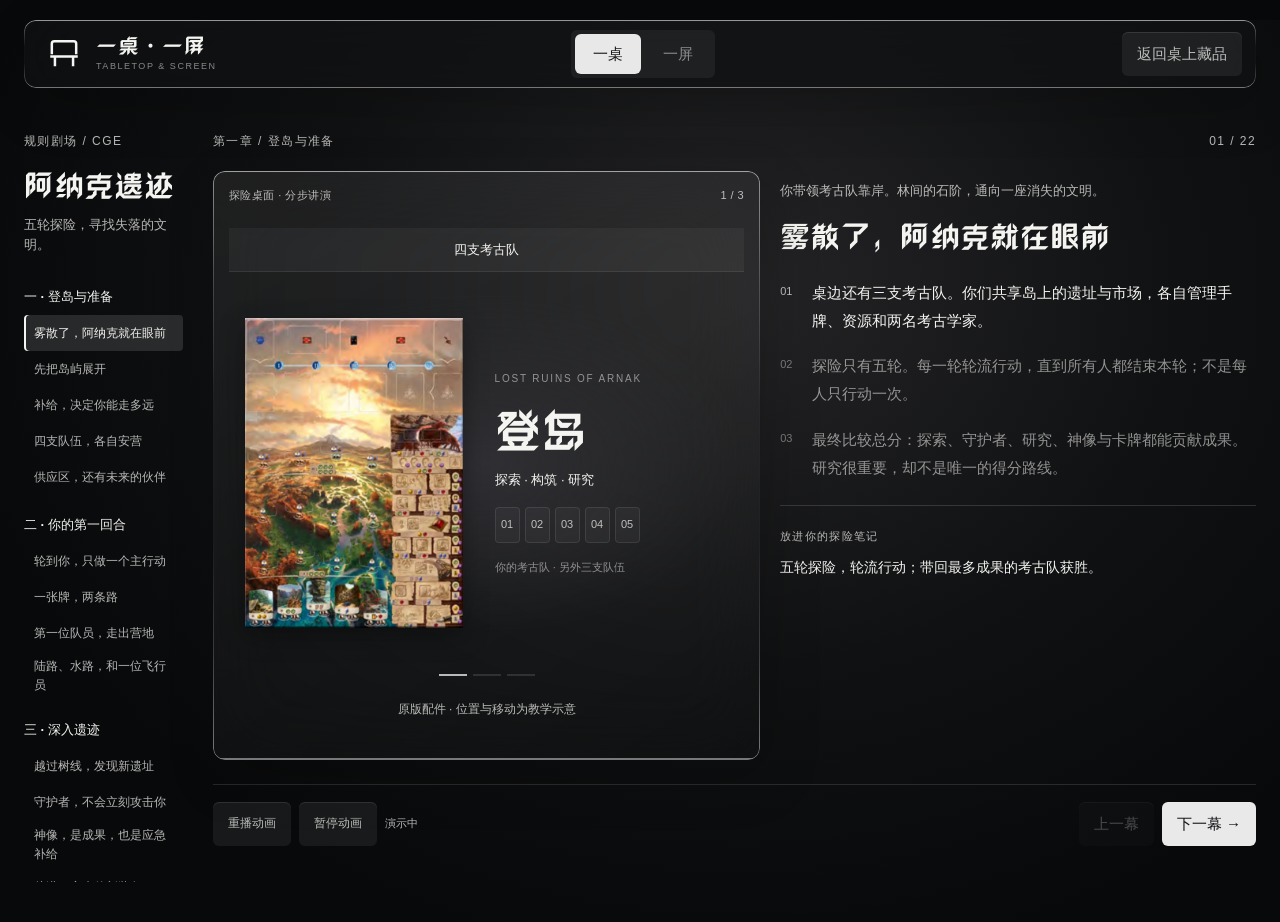
==== arnak.html @ eb8cd07f "feat: add Arnak base-game rule theater" ====
<!doctype html>
<html lang="zh-CN">
<head>
  <meta charset="utf-8">
  <link rel="preload" href="assets/FZZhuoYTJW_Te.TTF" as="font" type="font/ttf" crossorigin>
  <script src="js/font-ready.js"></script>
  <meta name="viewport" content="width=device-width, initial-scale=1">
  <meta name="theme-color" content="#08090a">
  <title>阿纳克遗迹 · 规则剧场 · 一桌·一屏</title>
  <link rel="icon" type="image/svg+xml" href="assets/favicon.svg">
  <link rel="manifest" href="manifest.webmanifest">
  <link rel="stylesheet" href="css/styles.css">
  <link rel="stylesheet" href="css/modern-art.css">
  <link rel="stylesheet" href="css/arnak.css">
  <script type="module" src="js/pwa.js"></script>
</head>
<body class="theater-page arnak-page">
  <a class="theater-skip" href="#lessonTitle">跳至讲解</a>
  <header class="app-nav liquid-strong">
    <a class="brand-lockup" href="index.html"><img class="brand-mark" src="assets/brand-mark.svg" width="40" height="40" alt=""><span><b>一桌·一屏</b><small>Tabletop &amp; Screen</small></span></a>
    <nav class="section-nav" aria-label="收藏版块"><a class="is-active" href="tabletop.html">一桌</a><a href="screen.html">一屏</a></nav>
    <div class="nav-actions"><a class="secondary-button" href="tabletop.html">返回桌上藏品</a></div>
  </header>
  <main class="theater-shell">
    <aside class="theater-index">
      <p class="theater-eyebrow">规则剧场 / CGE</p>
      <h1>阿纳克遗迹</h1>
      <p class="theater-subtitle">五轮探险，寻找失落的文明。</p>
      <nav id="chapterNav" aria-label="教学章节"></nav>
      <div class="theater-source"><span>基础版 · 鸟神庙 · 四人局</span><a href="https://filemanager.czechgames.com/storage/files/lost-ruins-of-arnak/rules/lost-ruins-of-arnak-rules-zh-s.pdf" target="_blank" rel="noopener">CGE 官方中文规则书 ↗</a><small>依据 CGE 基础版规则整理。原版配件图节选自官方规则书，版权归原权利人。动画中的位置与流程为教学示意，不是一局完整游戏。</small></div>
    </aside>
    <section id="lesson" class="theater-lesson" aria-labelledby="lessonTitle">
      <div class="theater-heading"><span id="chapterLabel"></span><span id="sceneCount"></span></div>
      <div class="theater-body">
        <figure class="auction-stage expedition-stage liquid-strong"><div class="stage-topline"><span id="stageLabel"></span><span id="stageStatus"></span></div><div id="stageVisual" class="stage-visual"></div><figcaption id="stageCaption"></figcaption></figure>
        <article class="lesson-copy"><p id="scenePrelude" class="lesson-prelude"></p><h2 id="lessonTitle" tabindex="-1"></h2><div id="sceneText"></div><div class="lesson-takeaway"><span>放进你的探险笔记</span><p id="takeaway"></p></div><button id="relatedDetail" class="ghost-button" type="button">查看相关细节 ↗</button></article>
      </div>
      <footer class="theater-controls"><div class="animation-controls"><button id="replay" class="ghost-button" type="button">重播动画</button><button id="pause" class="ghost-button" type="button">暂停动画</button><span id="animationStatus" aria-live="polite"></span></div><div class="scene-controls"><button id="previous" class="secondary-button" type="button">上一幕</button><button id="next" class="primary-button" type="button">下一幕 →</button></div></footer>
    </section>
    <section id="detailPanel" class="theater-details liquid-strong" hidden aria-labelledby="detailTitle"><p class="theater-eyebrow">第六章 / 随时查阅</p><h2 id="detailTitle" tabindex="-1">探险笔记</h2><p>容易混淆的边界、图标与蛇神庙差异，都放在这里。</p><div id="detailList"></div><button id="returnLesson" class="primary-button" type="button">返回讲解 →</button></section>
  </main>
  <div class="wide-window-notice" role="status">请使用宽度至少 1024px 的桌面浏览器打开。</div>
  <script type="module" src="js/arnak.js"></script>
</body>
</html>
---- css/styles.css ----
@font-face {
  font-family: "ZhuoYi";
  src: url("../assets/FZZhuoYTJW_Te.TTF") format("truetype");
  font-display: block;
}

:root {
  color-scheme: dark;
  --ink: #f4f4f1;
  --ink-2: rgba(244, 244, 241, .74);
  --ink-3: rgba(244, 244, 241, .53);
  --ground: #08090a;
  --panel: rgba(15, 16, 18, .62);
  --glass: rgba(255, 255, 255, .035);
  --glass-heavy: rgba(17, 18, 20, .68);
  --line: rgba(255, 255, 255, .16);
  --danger: #8f3f42;
  --danger-soft: rgba(143, 63, 66, .16);
  --ease: cubic-bezier(.22, 1, .36, 1);
  --brand: "ZhuoYi", "FZShuTi", "STKaiti", serif;
  --body: "Microsoft YaHei UI", "Noto Sans CJK SC", "Microsoft YaHei", sans-serif;
  font-family: var(--body);
  font-synthesis: none;
}

* { box-sizing: border-box; }
.brand-font-loading body { visibility: hidden; }
html { min-width: 1024px; scroll-behavior: smooth; background: var(--ground); }
body {
  min-width: 1024px;
  min-height: 100vh;
  margin: 0;
  color: var(--ink);
  background: var(--ground);
  font-size: 15px;
  line-height: 1.55;
  overflow-x: hidden;
}
button, input, select, textarea { font: inherit; color: inherit; }
button, a, select, input[type="file"] { -webkit-tap-highlight-color: transparent; }
button, a, select, .file-action { cursor: pointer; }
button { border: 0; }
a { color: inherit; text-decoration: none; }
svg { display: block; width: 18px; height: 18px; flex-shrink: 0; fill: none; stroke: currentColor; stroke-width: 2; stroke-linecap: square; stroke-linejoin: miter; }
img { display: block; max-width: 100%; }
h1, h2, h3, p { margin-top: 0; }
h1, h2, h3 { text-wrap: balance; }
:focus-visible { outline: 3px solid rgba(255, 255, 255, .88); outline-offset: 3px; }
::selection { color: #0b0b0c; background: rgba(255, 255, 255, .9); }
.sr-only { position: absolute; width: 1px; height: 1px; padding: 0; margin: -1px; overflow: hidden; clip: rect(0,0,0,0); white-space: nowrap; }
[hidden] { display: none !important; }

.ambient,
.ambient-cover {
  position: fixed;
  inset: 0;
  z-index: -3;
  pointer-events: none;
}
.ambient {
  overflow: hidden;
  background:
    radial-gradient(ellipse 56% 43% at 78% 10%, rgba(255,255,255,.13), transparent 70%),
    radial-gradient(ellipse 43% 36% at 5% 67%, rgba(255,255,255,.09), transparent 72%),
    radial-gradient(ellipse 40% 38% at 67% 95%, rgba(255,255,255,.055), transparent 74%),
    linear-gradient(155deg, #15171a 0%, #08090a 44%, #0c0d0f 100%);
}
.ambient::before,
.ambient::after {
  content: "";
  position: absolute;
  width: 55vw;
  aspect-ratio: 1;
  border-radius: 50%;
  filter: blur(100px);
  opacity: .16;
  animation: ambientDrift 18s var(--ease) infinite alternate;
}
.ambient::before { top: -24vw; right: -6vw; background: white; }
.ambient::after { bottom: -35vw; left: -13vw; background: #92969a; animation-delay: -9s; }
.ambient-cover {
  z-index: -2;
  background-position: center;
  background-size: cover;
  filter: grayscale(1) blur(48px) brightness(.25) contrast(1.08);
  transform: scale(1.12);
  opacity: 0;
  transition: opacity .48s var(--ease), transform .7s var(--ease);
}
.ambient-cover.is-visible { opacity: .72; transform: scale(1.07); }
.ambient--screen { background: radial-gradient(circle at 50% 45%, #24272b 0, #0d0f11 33%, #08090a 72%); }
.ambient--home { background: radial-gradient(ellipse 62% 70% at 30% 20%, #282b2f 0, #0f1113 42%, #08090a 78%); }

@keyframes ambientDrift {
  to { transform: translate3d(4vw, 3vw, 0) scale(1.08); }
}

.liquid,
.liquid-strong {
  position: relative;
  overflow: hidden;
  background: var(--glass);
  background-blend-mode: luminosity;
  backdrop-filter: blur(8px) saturate(.75);
  box-shadow: inset 0 1px 1px rgba(255,255,255,.11), 0 20px 55px rgba(0,0,0,.14);
}
.liquid-strong {
  background: var(--glass-heavy);
  backdrop-filter: blur(38px) saturate(.72);
  box-shadow: 8px 18px 54px rgba(0,0,0,.18), inset 0 1px 1px rgba(255,255,255,.16);
}
.liquid::before,
.liquid-strong::before {
  content: "";
  position: absolute;
  z-index: 1;
  inset: 0;
  padding: 1.2px;
  border-radius: inherit;
  pointer-events: none;
  background: linear-gradient(180deg, rgba(255,255,255,.43), rgba(255,255,255,.13) 21%, transparent 42%, transparent 61%, rgba(255,255,255,.12) 81%, rgba(255,255,255,.34));
  mask: linear-gradient(#000 0 0) content-box, linear-gradient(#000 0 0);
  mask-composite: exclude;
}
.liquid-strong::before { background: linear-gradient(180deg, rgba(255,255,255,.5), rgba(255,255,255,.18) 19%, transparent 40%, transparent 62%, rgba(255,255,255,.17) 82%, rgba(255,255,255,.44)); }
.liquid > *,
.liquid-strong > * { position: relative; z-index: 2; }

.brand-lockup { display: inline-flex; align-items: center; gap: 12px; min-width: 190px; }
.brand-lockup > span:last-child { display: grid; }
.brand-lockup b { font-family: var(--brand); font-size: 21px; font-weight: 500; line-height: 1.05; letter-spacing: .05em; }
.brand-lockup small { margin-top: 4px; color: var(--ink-3); font-size: 9px; letter-spacing: .17em; text-transform: uppercase; }
.brand-mark { display: block; width: 40px; height: 40px; flex: 0 0 40px; object-fit: contain; }

/* Screen collection: the letter grade leads; every information row shares the left edge. */
.screen-card .cover-frame { aspect-ratio: 460 / 215; }
.screen-card .cover-frame__image { padding: 0; filter: none; }
.screen-card .game-card__body { height: 135px; grid-template-rows: 40px 23px 22px; gap: 10px; }
.screen-card__summary { display: flex; align-items: center; gap: 10px; }
.screen-card .grade-badge { flex: 0 0 auto; min-width: 25px; width: auto; height: 23px; padding: 0 5px; border-radius: 4px; font-size: 13px; }
.screen-card .progress-label { font-size: 11px; gap: 6px; }
.screen-card .progress-dot { width: 4px; height: 4px; }
.grade-badge { display: inline-flex; align-items: center; justify-content: center; flex: 0 0 44px; width: 44px; height: 44px; border-radius: 6px; font-size: 25px; font-weight: 700; line-height: 1; letter-spacing: -.04em; color: #171717; background: #eee; box-shadow: inset 0 1px rgba(255,255,255,.3); }
.grade-1 { background: #d8d8d8; }
.grade-2 { background: #bdbdbd; }
.grade-3 { background: #aaa; }
.grade-4 { background: #929292; color: #080808; }
.grade-empty { color: var(--ink-3); background: rgba(255,255,255,.07); }
.progress-label { display: inline-flex; align-items: center; gap: 7px; color: var(--ink-2); font-size: 12px; font-weight: 600; }
.progress-dot { width: 6px; height: 6px; border-radius: 50%; background: #aaa; }
.progress-0 { background: #f4f4f4; }.progress-3 { background: #626262; }
.screen-card__tags .theme-overflow { flex-shrink: 0; }
.screen-stage { animation: screenStageEnter .36s var(--ease) both; }
@keyframes screenStageEnter { from { opacity: 0; clip-path: inset(0 0 20% 0 round 34px); } to { opacity: 1; clip-path: inset(0 round 34px); } }
.screen-stage__rating { display: flex; align-items: center; gap: 18px; margin: 28px 0; }
.grade-badge--large { width: 72px; height: 72px; flex-basis: 72px; border-radius: 10px; font-size: 42px; }
.screen-stage__label { color: var(--ink-3); font-size: 12px; }.screen-stage__rating p { margin: 5px 0 0; font-size: 20px; }
.screen-stage .stage-title { min-width: 0; }.screen-stage .stage-title h2 { overflow-wrap: anywhere; }
.screen-stage .stage-title p { overflow-wrap: anywhere; }.screen-stage .stage-actions { flex-shrink: 0; }
.screen-stage .stage-content { min-width: 0; }.screen-stage .editor-field small { color: var(--ink-3); font-size: 11px; }
.theme-suggestions:has(.option-grid:empty) { display: none; }
.screen-collection-page .drawer:not(.is-open) { visibility: hidden; }

.app-nav {
  position: sticky;
  z-index: 80;
  top: 20px;
  width: calc(100% - 48px);
  height: 68px;
  margin: 20px 24px 0;
  padding: 0 14px 0 20px;
  border-radius: 12px;
  display: grid;
  grid-template-columns: 1fr auto 1fr;
  align-items: center;
}
.section-nav { display: flex; gap: 4px; padding: 4px; border-radius: 6px; background: rgba(255,255,255,.055); }
.section-nav a { min-width: 66px; padding: 8px 14px; border-radius: 6px; color: var(--ink-3); text-align: center; transition: background .2s, color .2s; }
.section-nav a:hover { color: var(--ink); }
.section-nav a.is-active { color: #111214; background: rgba(255,255,255,.9); }
.nav-actions { justify-self: end; display: flex; align-items: center; gap: 8px; }
.icon-text-button,
.toolbar-button,
.square-button,
.ghost-button,
.secondary-button,
.primary-button,
.danger-button,
.mode-switch button {
  min-height: 44px;
  border-radius: 6px;
  display: inline-flex;
  align-items: center;
  justify-content: center;
  gap: 8px;
  padding: 0 15px;
  color: var(--ink-2);
  background: rgba(255,255,255,.065);
  box-shadow: inset 0 1px rgba(255,255,255,.1);
  transition: transform .2s var(--ease), background .2s, color .2s, opacity .2s;
}
.icon-text-button:hover,
.toolbar-button:hover,
.square-button:hover,
.ghost-button:hover,
.secondary-button:hover { color: var(--ink); background: rgba(255,255,255,.11); transform: translateY(-1px); }
.square-button { width: 44px; padding: 0; flex: 0 0 44px; }
.primary-button { color: #111214; background: rgba(255,255,255,.91); font-weight: 600; }
.primary-button:hover { background: white; transform: translateY(-1px); }
.danger-button { color: #fff; background: var(--danger); }
.danger-button:hover { background: #a34a4e; }
.mode-switch { display: flex; padding: 4px; border-radius: 6px; background: rgba(0,0,0,.22); }
.mode-switch button { min-height: 36px; padding: 0 13px; color: var(--ink-3); background: transparent; box-shadow: none; }
.mode-switch button.is-active { color: #111214; background: rgba(255,255,255,.91); }
.edit-only[hidden] { display: none; }

.collection-shell { width: min(1800px, calc(100% - 48px)); margin: 0 auto; padding: 54px 0 100px; }
.collection-intro { display: flex; justify-content: space-between; align-items: flex-end; padding: 0 8px 24px; }
.collection-intro h1 { margin-bottom: 2px; font-family: var(--brand); font-size: clamp(54px, 5vw, 78px); font-weight: 500; line-height: .95; letter-spacing: -.02em; }
.collection-intro p { margin: 0; color: var(--ink-3); font-variant-numeric: tabular-nums; }
.view-toolbar {
  position: sticky;
  z-index: 60;
  top: 100px;
  min-height: 64px;
  padding: 10px;
  border-radius: 12px;
  display: flex;
  align-items: center;
  gap: 8px;
}
.search-field { flex: 1 1 380px; min-width: 260px; height: 44px; display: flex; align-items: center; gap: 10px; padding: 0 13px; border-radius: 6px; background: rgba(0,0,0,.22); }
.search-field svg { color: var(--ink-3); }
.search-field input { width: 100%; border: 0; outline: 0; color: var(--ink); background: transparent; }
.search-field input::placeholder { color: rgba(244,244,241,.48); }
.compact-field { height: 44px; min-width: 150px; padding: 0 8px 0 13px; display: flex; align-items: center; gap: 7px; border-radius: 6px; background: rgba(0,0,0,.2); }
.compact-field span { color: var(--ink-3); font-size: 12px; white-space: nowrap; }
.compact-field select { min-width: 100px; border: 0; outline: 0; color: var(--ink); background: #191a1c; }
.count-dot { min-width: 20px; height: 20px; padding: 0 5px; display: inline-grid; place-items: center; border-radius: 6px; color: #111; background: #f1f1ee; font-size: 11px; font-variant-numeric: tabular-nums; }
.active-filters { min-height: 18px; margin: 12px 4px 16px; display: flex; flex-wrap: wrap; gap: 8px; }
.filter-chip { min-height: 34px; padding: 0 10px; display: inline-flex; align-items: center; gap: 7px; border-radius: 6px; color: var(--ink-2); background: rgba(255,255,255,.065); }
.filter-chip button { width: 24px; height: 24px; padding: 0; color: var(--ink-3); background: transparent; }

.collection { display: grid; gap: 48px; }
.group { scroll-margin-top: 178px; }
.group-head { min-height: 48px; padding: 0 6px 12px; display: flex; align-items: center; justify-content: space-between; }
.group-title { display: flex; align-items: baseline; gap: 10px; }
.group-title h2 { margin: 0; font-family: var(--brand); font-size: 30px; font-weight: 500; letter-spacing: .025em; }
.group-title span { color: var(--ink-3); font-size: 12px; font-variant-numeric: tabular-nums; }
.group-toggle { width: 40px; height: 40px; padding: 0; display: inline-grid; place-items: center; border-radius: 4px; color: var(--ink-3); background: rgba(255,255,255,.045); transition: transform .25s var(--ease), color .2s, background .2s; }
.group-toggle:hover { color: var(--ink); background: rgba(255,255,255,.09); }
.group.is-collapsed .group-toggle { transform: rotate(-90deg); }
.card-size-field { min-width: 94px; }
.card-size-field select { min-width: 42px; }
.collection { --card-scale: 1; }
.game-grid { display: grid; grid-template-columns: repeat(auto-fill, minmax(calc(320px * var(--card-scale)), 1fr)); gap: 18px; align-items: stretch; }
.game-grid > .game-card { width: 320px; zoom: var(--card-scale); }
.group.is-collapsed .game-grid { display: none; }

.game-card {
  position: relative;
  min-width: 0;
  border-radius: 12px;
  overflow: hidden;
  color: var(--ink);
  background: rgba(15,16,18,.44);
  box-shadow: 0 16px 45px rgba(0,0,0,.22), inset 0 1px rgba(255,255,255,.13);
  isolation: isolate;
  transition: transform .24s var(--ease), box-shadow .24s, opacity .2s;
}
.game-card::before {
  content: "";
  position: absolute;
  z-index: 4;
  inset: 0;
  padding: 1px;
  border-radius: inherit;
  pointer-events: none;
  background: linear-gradient(180deg, rgba(255,255,255,.4), rgba(255,255,255,.1) 22%, transparent 48%, rgba(255,255,255,.14));
  mask: linear-gradient(#000 0 0) content-box, linear-gradient(#000 0 0);
  mask-composite: exclude;
}
.game-card:hover { transform: translateY(-5px); box-shadow: 0 26px 58px rgba(0,0,0,.32), inset 0 1px rgba(255,255,255,.19); }
.game-card__button { display: grid; grid-template-rows: auto 1fr; width: 100%; height: 100%; padding: 0; color: inherit; text-align: left; background: transparent; }
.cover-frame { position: relative; aspect-ratio: 4 / 4.6; overflow: hidden; background: #151618; }
.cover-frame__blur { position: absolute; inset: -18px; background-position: center; background-size: cover; filter: blur(24px) brightness(.48) saturate(.88); transform: scale(1.12); opacity: .84; }
.cover-frame__image { position: absolute; inset: 0; width: 100%; height: 100%; padding: 13px; object-fit: contain; filter: drop-shadow(0 14px 22px rgba(0,0,0,.4)); }
.cover-placeholder { position: absolute; inset: 0; display: grid; place-items: center; color: var(--ink-3); background: radial-gradient(circle at 50% 40%, #2b2d30, #131416 64%); }
.cover-placeholder svg { width: 44px; height: 44px; stroke-width: 1; }
.game-card__body { position: relative; z-index: 3; height: 160px; padding: 14px 16px 16px; display: grid; grid-template-rows: 40px 20px 18px 22px; gap: 10px; text-align: left; background: rgba(17,18,20,.84); backdrop-filter: blur(20px); box-shadow: inset 0 1px rgba(255,255,255,.08); }
.game-card__title { margin: 0; align-self: center; display: -webkit-box; overflow: hidden; font-family: var(--brand); font-size: 22px; font-weight: 500; line-height: 1.16; overflow-wrap: anywhere; -webkit-box-orient: vertical; -webkit-line-clamp: 2; }
.game-card__title.is-long { font-size: 18px; line-height: 1.2; }
.game-card__title.is-very-long { font-size: 13px; line-height: 1.2; -webkit-line-clamp: 3; }
.rating-pair { display: flex; align-items: center; gap: 16px; }
.rating-pair--empty { visibility: hidden; }
.rating-readout { display: flex; align-items: center; justify-content: flex-start; gap: 7px; min-width: 0; color: var(--ink); font-variant-numeric: tabular-nums; }
.rating-bar { width: 61px; min-width: 24px; height: 4px; overflow: hidden; border-radius: 2px; background: rgba(255,255,255,.12); }
.rating-bar > span { display: block; height: 100%; border-radius: inherit; background: #dededb; }
.rating-icon { display: grid; place-items: center; width: 14px; height: 14px; flex: 0 0 14px; color: var(--ink); }
.rating-icon svg { width: 14px; height: 14px; }
.rating-number { min-width: 4.2ch; font-size: 12px; font-weight: 600; line-height: 1; text-align: left; font-variant-numeric: tabular-nums; }
.rating-readout.is-empty .rating-number, .rating-readout.is-empty .rating-icon { color: var(--ink-3); }
.card-status { display: flex; align-items: center; gap: 14px; }
.card-status span { height: 18px; display: inline-flex; align-items: center; justify-content: flex-start; gap: 5px; color: var(--ink-2); font-size: 11px; font-weight: 600; line-height: 1; white-space: nowrap; }
.card-status svg { width: 14px; height: 14px; flex: 0 0 14px; }
.game-tags { min-height: 25px; margin-top: 13px; display: flex; flex-wrap: wrap; align-items: flex-start; gap: 5px; }
.game-tags--card { height: 22px; min-height: 22px; margin-top: 0; display: flex; flex-wrap: nowrap; align-items: center; gap: 5px; min-width: 0; overflow: hidden; }
.game-tags--card .game-tag { min-width: 0; min-height: 22px; height: 22px; overflow: hidden; white-space: nowrap; text-overflow: ellipsis; display: block; line-height: 22px; text-align: center; padding: 0 7px; border-radius: 4px; }
.game-tag { min-height: 24px; padding: 0 8px; border-radius: 6px; display: inline-flex; align-items: center; justify-content: center; color: var(--ink-2); background: rgba(255,255,255,.075); font-size: 10px; font-weight: 600; line-height: 1; }
.game-tag--school { color: #111214; background: rgba(255,255,255,.82); }

.game-stage {
  grid-column: 1 / -1;
  position: relative;
  scroll-margin-top: 176px;
  border-radius: 16px;
  padding: 18px;
  background: rgba(13,14,16,.7);
  backdrop-filter: blur(38px) saturate(.72);
  box-shadow: 0 34px 90px rgba(0,0,0,.38), inset 0 1px rgba(255,255,255,.18);
  overflow: hidden;
  animation: stageEnter .48s var(--ease) both;
}
.game-stage::before { content: ""; position: absolute; inset: 0; padding: 1.3px; border-radius: inherit; pointer-events: none; background: linear-gradient(150deg, rgba(255,255,255,.52), rgba(255,255,255,.1) 28%, transparent 53%, rgba(255,255,255,.22)); mask: linear-gradient(#000 0 0) content-box, linear-gradient(#000 0 0); mask-composite: exclude; }
.stage-grid { position: relative; z-index: 2; display: grid; grid-template-columns: minmax(320px, 38%) 1fr; gap: 24px; }
.stage-cover { min-height: 560px; border-radius: 12px; overflow: hidden; }
.stage-cover .cover-frame { height: 100%; aspect-ratio: auto; border-radius: inherit; }
.stage-cover .cover-frame__image { padding: 24px; }
.stage-content { min-width: 0; padding: 16px 16px 6px 0; display: flex; flex-direction: column; }
.stage-head { display: flex; justify-content: space-between; gap: 20px; align-items: flex-start; }
.stage-title h2 { margin-bottom: 4px; font-family: var(--brand); font-size: clamp(38px, 4vw, 64px); font-weight: 500; line-height: 1; letter-spacing: -.025em; }
.stage-title p { margin: 0; color: var(--ink-3); }
.stage-actions { display: flex; gap: 8px; }
.stage-rating { margin: 26px 0; display: flex; gap: 20px; }
.stage-rating .rating-readout { gap: 10px; }
.stage-rating .rating-bar { width: 80px; }
.stage-rating .rating-number { font-size: 18px; }
.fact-grid { display: grid; grid-template-columns: repeat(4, minmax(0, 1fr)); gap: 8px; }
.fact { min-height: 78px; padding: 13px; border-radius: 8px; background: rgba(255,255,255,.045); box-shadow: inset 0 1px rgba(255,255,255,.08); }
.fact span { display: block; margin-bottom: 5px; color: var(--ink-3); font-size: 11px; }
.fact strong { font-weight: 500; font-variant-numeric: tabular-nums; overflow-wrap: anywhere; }
.stage-section { margin-top: 24px; }
.stage-section h3 { margin-bottom: 9px; color: var(--ink-2); font-size: 12px; font-weight: 500; letter-spacing: .08em; }
.stage-notes { max-width: 74ch; margin: 0; color: var(--ink-2); white-space: pre-wrap; }
.expansion-section { position: relative; z-index: 2; margin-top: 18px; padding: 18px; border-radius: 12px; background: rgba(255,255,255,.035); }
.expansion-head { display: flex; align-items: center; justify-content: space-between; margin-bottom: 12px; }
.expansion-head h3 { margin: 0; font-family: var(--brand); font-size: 24px; font-weight: 500; }
.expansion-grid { display: grid; grid-template-columns: repeat(auto-fill, minmax(150px, 1fr)); gap: 10px; }
.expansion-card { min-width: 0; padding: 8px; border-radius: 8px; color: var(--ink); text-align: left; background: rgba(0,0,0,.18); transition: background .2s, transform .2s var(--ease); }
.expansion-card:hover { background: rgba(255,255,255,.07); transform: translateY(-2px); }
.expansion-card img { width: 100%; aspect-ratio: 1.25; object-fit: contain; border-radius: 4px; background: rgba(0,0,0,.2); }
.expansion-card strong { display: block; margin-top: 7px; font-family: var(--brand); font-size: 17px; font-weight: 500; }
.expansion-detail { grid-column: 1 / -1; padding: 16px; border-radius: 10px; display: grid; grid-template-columns: 180px 1fr; gap: 18px; background: rgba(0,0,0,.22); animation: reveal .3s var(--ease) both; }
.expansion-detail img { width: 100%; height: 170px; object-fit: contain; }

.empty-collection { min-height: 430px; padding: 48px; border-radius: 16px; display: grid; place-items: center; text-align: center; background: rgba(255,255,255,.025); box-shadow: inset 0 1px rgba(255,255,255,.12); }
.empty-object { position: relative; width: 180px; height: 150px; margin: 0 auto 30px; }
.empty-object span { position: absolute; width: 92px; height: 125px; border-radius: 6px; background: linear-gradient(145deg, rgba(255,255,255,.15), rgba(255,255,255,.025)); box-shadow: inset 0 1px rgba(255,255,255,.2), 0 18px 34px rgba(0,0,0,.25); }
.empty-object span:nth-child(1) { left: 16px; top: 18px; transform: rotate(-8deg); }
.empty-object span:nth-child(2) { right: 18px; top: 8px; transform: rotate(9deg); }
.empty-object span:nth-child(3) { left: 48px; top: 0; }
.empty-collection h2 { margin-bottom: 8px; font-family: var(--brand); font-size: 36px; font-weight: 500; }
.empty-collection p { max-width: 42ch; margin-bottom: 20px; color: var(--ink-3); }

.drawer {
  position: fixed;
  z-index: 150;
  top: 16px;
  right: 16px;
  bottom: 16px;
  width: min(470px, calc(100% - 32px));
  padding: 24px;
  border-radius: 16px;
  overflow-y: auto;
  transform: translateX(calc(100% + 34px));
  transition: transform .42s var(--ease);
}
.drawer--wide { width: min(620px, calc(100% - 32px)); }
.drawer.is-open { transform: translateX(0); }
.drawer-scrim { position: fixed; z-index: 140; inset: 0; background: rgba(0,0,0,.54); backdrop-filter: blur(6px); }
.drawer-head { display: flex; align-items: flex-start; justify-content: space-between; gap: 20px; margin-bottom: 28px; }
.drawer-head h2 { margin-bottom: 3px; font-family: var(--brand); font-size: 34px; font-weight: 500; }
.drawer-head p, .drawer-note { color: var(--ink-3); font-size: 13px; }
.drawer-actions { position: sticky; bottom: -24px; margin: 28px -24px -24px; padding: 16px 24px 24px; display: flex; justify-content: flex-end; gap: 8px; background: linear-gradient(transparent, #111214 28%); }
.filter-rows { display: grid; gap: 12px; }
.filter-row { padding: 14px; border-radius: 10px; display: grid; grid-template-columns: 1fr 1fr auto; gap: 9px; background: rgba(255,255,255,.045); }
.filter-row label { display: grid; gap: 5px; }
.filter-row label span, .inline-form label span, .app-dialog label span, .editor-field > span { color: var(--ink-3); font-size: 11px; }
.filter-row .filter-value { grid-column: 1 / 3; }
input, select, textarea {
  width: 100%;
  min-height: 44px;
  padding: 9px 11px;
  border: 0;
  border-radius: 6px;
  outline: 0;
  color: var(--ink);
  background: rgba(0,0,0,.24);
  box-shadow: inset 0 0 0 1px rgba(255,255,255,.1);
}
input:focus, select:focus, textarea:focus { box-shadow: inset 0 0 0 1px rgba(255,255,255,.48), 0 0 0 3px rgba(255,255,255,.09); }
textarea { min-height: 110px; resize: vertical; }
.category-tabs { margin-bottom: 16px; display: flex; flex-wrap: wrap; gap: 6px; }
.category-tabs button { min-height: 38px; padding: 0 12px; border-radius: 6px; color: var(--ink-3); background: rgba(255,255,255,.045); }
.category-tabs button[aria-selected="true"] { color: #111; background: rgba(255,255,255,.9); }
.category-list { display: grid; gap: 7px; }
.category-item { min-height: 54px; padding: 7px 8px 7px 13px; border-radius: 6px; display: flex; align-items: center; gap: 9px; background: rgba(255,255,255,.04); }
.category-item[draggable="true"] { cursor: grab; }
.category-item[draggable="true"]:active { cursor: grabbing; }
.category-item__name { flex: 1; }
.category-item__count { color: var(--ink-3); font-size: 11px; }
.category-item button { width: 36px; height: 36px; padding: 0; display: inline-grid; place-items: center; border-radius: 4px; color: var(--ink-3); background: transparent; }
.category-item button:hover { color: var(--ink); background: rgba(255,255,255,.08); }
.inline-form { margin-top: 18px; display: grid; grid-template-columns: 1fr auto; align-items: end; gap: 8px; }
.inline-form label { display: grid; gap: 5px; }
.backup-actions { display: grid; gap: 10px; }
.file-action { min-height: 48px; }
.file-action input { display: none; }

.app-dialog {
  width: min(440px, calc(100% - 40px));
  padding: 24px;
  border: 0;
  border-radius: 16px;
  color: var(--ink);
}
.app-dialog::backdrop { background: rgba(0,0,0,.64); backdrop-filter: blur(8px); }
dialog:modal { position:fixed; inset:0; margin:auto; max-height:calc(100dvh - 48px); overflow-y:auto; }
.app-dialog form { display: grid; gap: 15px; }
.app-dialog label { display: grid; gap: 5px; }
.dialog-head { display: flex; justify-content: space-between; align-items: flex-start; gap: 16px; }
.dialog-head h2 { margin: 0; font-family: var(--brand); font-size: 31px; font-weight: 500; }
.dialog-actions { display: flex; justify-content: flex-end; gap: 8px; }
.form-error { min-height: 20px; margin: 0; color: #e4a7aa; font-size: 13px; }
.toast-region { position: fixed; z-index: 300; right: 24px; bottom: 24px; display: grid; gap: 8px; }
.toast { min-width: 260px; max-width: 420px; padding: 13px 14px; border-radius: 8px; display: flex; align-items: center; justify-content: space-between; gap: 16px; color: var(--ink); background: rgba(23,24,26,.91); backdrop-filter: blur(22px); box-shadow: 0 14px 45px rgba(0,0,0,.36), inset 0 1px rgba(255,255,255,.17); animation: toastIn .3s var(--ease) both; }
.toast button { color: var(--ink); background: transparent; text-decoration: underline; }

.editor-form { display: grid; gap: 18px; }
.editor-grid { display: grid; grid-template-columns: repeat(3, minmax(0, 1fr)); gap: 12px; }
.editor-field { display: grid; gap: 6px; }
.editor-field--wide { grid-column: span 2; }
.editor-field--full { grid-column: 1 / -1; }
.editor-field small { color: var(--ink-3); }
.editor-errors { padding: 12px; border-radius: 6px; color: #e4a7aa; background: var(--danger-soft); }
.option-grid { display: flex; flex-wrap: wrap; gap: 6px; }
.option-chip { min-height: 36px; padding: 0 10px; border-radius: 6px; color: var(--ink-3); background: rgba(255,255,255,.05); }
.option-chip[aria-pressed="true"] { color: #111; background: rgba(255,255,255,.88); }
.image-drop { min-height: 210px; border-radius: 10px; display: grid; place-items: center; text-align: center; background: rgba(0,0,0,.2); box-shadow: inset 0 0 0 1px rgba(255,255,255,.12); }
.image-drop.is-dragging { background: rgba(255,255,255,.1); box-shadow: inset 0 0 0 2px rgba(255,255,255,.6); }
.image-drop img { max-width: 100%; max-height: 260px; object-fit: contain; }
.image-drop input { display: none; }
.stage-savebar { margin-top: auto; padding-top: 24px; display: flex; align-items: center; justify-content: space-between; gap: 12px; }
.save-status { color: var(--ink-3); font-size: 12px; }
.save-actions { display: flex; gap: 8px; }

.home-shell { min-height: 100vh; padding: 28px; display: grid; grid-template-rows: auto 1fr; }
.home-brand { padding: 0 4px 24px; display: flex; align-items: center; justify-content: space-between; gap: 20px; }
.portal-grid { min-height: 0; display: grid; grid-template-columns: repeat(2, minmax(0, 1fr)); gap: 16px; }
.portal { min-height: 660px; padding: 32px; border-radius: 16px; display: flex; flex-direction: column; justify-content: space-between; transition: transform .28s var(--ease), box-shadow .28s; }
.portal:hover { transform: translateY(-4px); box-shadow: 0 38px 90px rgba(0,0,0,.28), inset 0 1px rgba(255,255,255,.2); }
.portal-art { position: absolute; inset: 0; z-index: 0 !important; opacity: .7; }
.portal-art--table { background: radial-gradient(circle at 66% 32%, rgba(255,255,255,.2), transparent 18%), repeating-conic-gradient(from 45deg at 65% 44%, rgba(255,255,255,.06) 0 8deg, transparent 8deg 28deg); mask-image: linear-gradient(to bottom, #000, transparent 78%); }
.portal-art--screen { background: linear-gradient(120deg, transparent 12%, rgba(255,255,255,.08) 12% 13%, transparent 13% 72%, rgba(255,255,255,.05) 72% 73%, transparent 73%), radial-gradient(ellipse at 50% 45%, rgba(255,255,255,.08), transparent 55%); }
.portal-index { align-self: flex-end; color: var(--ink-3); font-size: 10px; letter-spacing: .18em; }
.portal-copy strong { display: block; font-family: var(--brand); font-size: clamp(72px, 8vw, 124px); font-weight: 500; line-height: .88; }
.portal-copy span { display: block; margin-top: 16px; color: var(--ink-3); }
.portal-copy b { color: var(--ink); font-weight: 500; font-variant-numeric: tabular-nums; }
.portal-action { align-self: flex-end; display: flex; align-items: center; gap: 10px; }
.portal-action svg { width: 36px; height: 36px; padding: 9px; border-radius: 4px; background: rgba(255,255,255,.07); transition: transform .2s var(--ease), background .2s; }
.portal:hover .portal-action svg { transform: translateX(3px); background: rgba(255,255,255,.14); }
.filter-chip button { display: inline-grid; place-items: center; }
.view-toolbar .search-field input, .view-toolbar .compact-field select { height: 100%; min-height: 0; padding: 0; border: 0; border-radius: 0; background: transparent; box-shadow: none; }
.view-toolbar .search-field input { min-width: 0; }
.view-toolbar .compact-field select option { background: #191a1c; }
.view-toolbar input:focus-visible, .view-toolbar select:focus-visible { outline: 2px solid var(--ink-2); outline-offset: 3px; }

.screen-empty { min-height: calc(100vh - 108px); padding: 26px 24px 24px; display: grid; place-items: stretch; }
.dormant-screen { border-radius: 16px; padding: 42px; display: grid; place-items: center; text-align: center; }
.dormant-screen h1 { margin-bottom: 8px; font-family: var(--brand); font-size: 116px; font-weight: 500; line-height: .8; }
.dormant-screen p { color: var(--ink-3); letter-spacing: .22em; }
.screen-grain { position: absolute; inset: 0; opacity: .2; background: repeating-linear-gradient(0deg, transparent 0 3px, rgba(255,255,255,.03) 3px 4px); }
.text-link { position: absolute !important; right: 36px; bottom: 32px; display: inline-flex; align-items: center; gap: 8px; color: var(--ink-2); }
.wide-window-notice { display: none; }
.screen-view-switch { display:flex; align-items:center; gap:3px; padding:4px; border-radius:8px; background:rgba(255,255,255,.06); }
.screen-view-switch button { border:0; background:transparent; color:var(--ink-2); border-radius:5px; padding:9px 14px; font:600 13px var(--brand); cursor:pointer; }
.screen-view-switch button.is-active { color:var(--ink); background:rgba(255,255,255,.14); }
.wishlist-panel { padding:36px; border-radius:16px; }
.wishlist-head { display:flex; align-items:flex-end; justify-content:space-between; gap:32px; padding-bottom:28px; box-shadow:0 1px rgba(255,255,255,.12); }
.wishlist-head h2 { font:32px/1.35 var(--brand); margin:0 0 8px; }
.wishlist-head p:last-child { color:var(--ink-2); font-size:13px; margin:0; }
.screen-eyebrow { font-size:11px; letter-spacing:.18em; font-weight:700; color:var(--ink-2); margin:0 0 10px; }
.wishlist-tools { display:flex; align-items:flex-end; gap:8px; }
.wishlist-list { display:flex; flex-direction:column; gap:8px; padding-top:20px; }
.wishlist-row { display:grid; grid-template-columns:minmax(0,1fr) 130px 92px; align-items:center; gap:16px; min-height:62px; padding:10px 14px 10px 18px; border-radius:8px; background:rgba(255,255,255,.045); box-shadow:inset 0 1px rgba(255,255,255,.08); }
.wishlist-row:hover { background:rgba(255,255,255,.08); }
.wishlist-row__name { min-width:0; overflow:hidden; text-overflow:ellipsis; white-space:nowrap; }
.wishlist-row__name strong { font-size:16px; font-weight:600; }
.wishlist-row__price { font-variant-numeric:tabular-nums; font-size:15px; text-align:right; }
.wishlist-row__price.is-empty { color:var(--ink-3); font-size:13px; }
.wishlist-row__actions { display:flex; align-items:center; justify-content:flex-end; gap:5px; }
.wishlist-row--editing { grid-template-columns:minmax(0,1fr) 130px 160px 150px; background:rgba(255,255,255,.09); align-items:end; }
.wishlist-row--editing > label { display:grid; gap:6px; min-width:0; }
.wishlist-row--editing > label > span { color:var(--ink-2); font:11px/1.5 var(--body); }
.wishlist-row--editing input, .wishlist-row--editing select { height:44px; font:15px/1.5 var(--body); }
.wishlist-row--editing input { width:100%; min-width:0; border:1px solid rgba(255,255,255,.2); border-radius:5px; background:rgba(0,0,0,.22); color:var(--ink); padding:10px 11px; }
.wishlist-row--editing select { width:100%; min-width:0; border:1px solid rgba(255,255,255,.2); border-radius:5px; background:#171819; color:var(--ink); padding:10px 11px; }
.wishlist-status-field { display:flex; flex-direction:column; gap:4px; color:var(--ink-2); font-size:11px; }
.wishlist-row__price.is-unreleased { color:var(--ink-2); font-size:13px; letter-spacing:.04em; }
.wishlist-empty { min-height:300px; display:flex; flex-direction:column; align-items:center; justify-content:center; text-align:center; color:var(--ink-2); }
.wishlist-empty h3 { font:28px var(--brand); color:var(--ink); margin:0 0 10px; }
.wishlist-empty p { margin:0 0 22px; }
.priority-play { margin:0 0 24px; padding:22px 26px; border-radius:14px; }
.priority-play__head { display:flex; align-items:center; justify-content:space-between; gap:24px; padding-bottom:16px; box-shadow:0 1px rgba(255,255,255,.11); }
.priority-play__head h2 { font:25px/1.35 var(--brand); margin:0 0 5px; }
.priority-play__head p:last-child { color:var(--ink-2); font-size:12px; margin:0; }
.priority-play__add { display:flex; flex-wrap:nowrap; align-items:center; gap:8px; min-width:0; }
.priority-play__add select { width:320px; max-width:100%; min-width:0; flex:1 1 220px; height:44px; border:1px solid rgba(255,255,255,.16); border-radius:5px; background:#171819; color:var(--ink); padding:10px 11px; }
.priority-play__add button { flex:0 0 auto; white-space:nowrap; height:44px; }
.priority-play__list { display:grid; grid-template-columns:repeat(3,minmax(0,1fr)); gap:10px; padding-top:16px; }
.priority-play__row { display:grid; grid-template-columns:26px 44px minmax(0,1fr) auto; align-items:center; gap:9px; min-width:0; padding:9px 10px; border-radius:8px; background:rgba(255,255,255,.05); }
.priority-play__index { color:var(--ink-3); font:12px var(--brand); font-variant-numeric:tabular-nums; }
.priority-play__cover { width:44px; height:50px; object-fit:cover; border-radius:4px; background:rgba(255,255,255,.08); }
.priority-play__cover--empty { display:grid; place-items:center; color:var(--ink-3); }
.priority-play__cover--empty svg { width:17px; }
.priority-play__row strong { min-width:0; overflow:hidden; text-overflow:ellipsis; white-space:nowrap; font-size:13px; }
.priority-play__actions { display:flex; align-items:center; gap:2px; }
.priority-play__actions .square-button { width:28px; height:28px; }
.priority-play__actions svg { width:14px; height:14px; }
.priority-play__empty { grid-column:1/-1; color:var(--ink-3); font-size:12px; padding:10px 0 2px; }
@media(max-width:1280px){.priority-play__list{grid-template-columns:1fr}.priority-play__head{gap:16px}.priority-play__add{max-width:50%}.priority-play__add select{flex:1}}
@media(max-width:1280px){ .wishlist-panel { padding:28px; } .wishlist-head { align-items:flex-start; flex-direction:column; gap:20px; } }

@keyframes stageEnter {
  from { opacity: 0; transform: translateY(18px) scale(.985); clip-path: inset(18% 8% round 16px); filter: blur(8px); }
  to { opacity: 1; transform: none; clip-path: inset(0 round 16px); filter: none; }
}
@keyframes reveal { from { opacity: 0; transform: translateY(8px); } }
@keyframes toastIn { from { opacity: 0; transform: translateY(10px); } }

@media (max-width: 1180px) {
  .app-nav { grid-template-columns: auto 1fr auto; }
  .section-nav { justify-self: center; }
  .icon-text-button span { display: none; }
  .view-toolbar { flex-wrap: wrap; }
  .search-field { flex-basis: 100%; }
  .fact-grid { grid-template-columns: repeat(2, 1fr); }
  .stage-grid { grid-template-columns: minmax(300px, 36%) 1fr; }
}

@media (max-width: 1023px) {
  body > :not(.wide-window-notice) { display: none !important; }
  .wide-window-notice { position: fixed; inset: 0; display: grid; place-items: center; padding: 30px; color: var(--ink); background: var(--ground); text-align: center; }
}

@media (prefers-reduced-motion: reduce) {
  *, *::before, *::after { scroll-behavior: auto !important; animation: none !important; transition-duration: .01ms !important; }
  .ambient::before, .ambient::after { display: none; }
}
---- css/modern-art.css ----
.theater-page { background-color:var(--ground); background-image:radial-gradient(ellipse at 58% 30%, #242426 0, #101112 42%, var(--ground) 76%); }
.theater-skip { position:fixed; top:8px; left:8px; z-index:100; padding:12px; background:var(--ground); transform:translateY(-150%); }
.theater-skip:focus { transform:none; }
.theater-shell { max-width:1800px; margin:0 auto; padding:44px 40px 40px; display:grid; grid-template-columns:192px minmax(0,1fr); gap:36px; }
.theater-index { align-self:start; position:sticky; top:128px; max-height:calc(100vh - 150px); overflow-y:auto; scrollbar-width:thin; scrollbar-color:#555 transparent; padding-right:6px; }
.theater-eyebrow, .theater-heading { font-size:12px; letter-spacing:.12em; color:var(--ink-2); }
.theater-index h1 { font:42px/1.2 var(--brand); margin:16px 0 12px; }
.theater-subtitle { color:var(--ink-2); font-size:13px; margin-bottom:32px; }
.chapter-group { margin-bottom:20px; }
.chapter-group h2 { font-size:13px; font-weight:600; margin:0 0 8px; }
.chapter-group button { width:100%; text-align:left; background:transparent; color:var(--ink-2); min-height:36px; padding:6px 10px; border-radius:4px; font-size:12px; }
.chapter-group button:hover { background:var(--glass); color:var(--ink); }
.chapter-group button[aria-current] { background:rgba(255,255,255,.12); color:var(--ink); box-shadow:inset 2px 0 var(--ink); }
.theater-source { margin-top:28px; display:grid; gap:10px; font-size:12px; color:var(--ink-2); }
.theater-source a { text-decoration:underline; text-underline-offset:4px; }
.theater-source small { font-size:10px; line-height:1.7; color:var(--ink-3); }
.theater-heading { display:flex; justify-content:space-between; margin-bottom:20px; }
.theater-body { display:grid; grid-template-columns:minmax(0,1.4fr) minmax(300px,1fr); gap:32px; align-items:stretch; }
.auction-stage { margin:0; border-radius:12px; min-width:0; overflow:hidden; background:linear-gradient(150deg,rgba(255,255,255,.07),rgba(255,255,255,.01)); }
.stage-topline { padding:20px 24px; display:flex; justify-content:space-between; color:var(--ink-2); font-size:11px; letter-spacing:.04em; }
.stage-visual { position:relative; height:440px; padding:12px 24px; isolation:isolate; }
.stage-visual::before { content:""; position:absolute; z-index:-1; inset:65px 30px 70px; border-radius:50%; background:radial-gradient(ellipse,#3a3a3c,#1b1b1d 65%,transparent 66%); box-shadow:0 48px 60px -45px #000; }
.auction-stage figcaption { min-height:60px; padding:0 24px 20px; color:var(--ink-2); font-size:12px; text-align:center; }
.lesson-prelude { color:var(--ink-2); font-size:13px; line-height:1.8; margin:8px 0 14px; }
.lesson-copy h2 { font:36px/1.3 var(--brand); margin:0 0 24px; }
.lesson-copy h2:focus, .theater-details h2:focus { outline:none; }
.narration-beat { display:grid; grid-template-columns:22px 1fr; gap:10px; margin:0 0 18px; opacity:.56; transition:opacity .25s; }
.narration-beat.is-active, .narration-beat.is-past { opacity:1; }
.narration-beat span { font-size:11px; color:var(--ink-2); padding-top:4px; font-variant-numeric:tabular-nums; }
.narration-beat p { font-size:15px; line-height:1.85; margin:0; }
.lesson-takeaway { margin-top:24px; padding-top:18px; box-shadow:inset 0 1px rgba(255,255,255,.14); }
.lesson-takeaway span { color:var(--ink-2); font-size:11px; letter-spacing:.12em; }
.lesson-takeaway p { font-size:14px; line-height:1.8; margin:8px 0 16px; }
.lesson-copy .ghost-button { padding-left:0; font-size:12px; }
.theater-controls { margin-top:24px; padding:18px 0; box-shadow:inset 0 1px rgba(255,255,255,.12); display:flex; justify-content:space-between; align-items:center; gap:16px; }
.animation-controls, .scene-controls { display:flex; gap:8px; align-items:center; }
.animation-controls button { font-size:12px; }
#animationStatus { font-size:11px; color:var(--ink-2); }
.theater-controls button:disabled { opacity:.35; cursor:default; }
.museum { position:absolute; display:grid; justify-items:center; gap:6px; width:116px; font-size:12px; text-align:center; z-index:2; }
.museum img { width:72px; height:52px; object-fit:contain; border-radius:2px; }
.museum small { font-size:10px; color:var(--ink-2); }
.museum--0 { bottom:16px; left:calc(50% - 58px); }
.museum--1 { left:4px; top:162px; }
.museum--2 { top:0; left:calc(50% - 58px); }
.museum--3 { right:4px; top:162px; }
.museum.is-bid { color:var(--ink); }
.bid-bubble { background:#ececec; color:#131313; padding:4px 12px; border-radius:4px; font-weight:700; min-width:60px; animation:bid-in .3s ease-out both; }
.auction-center { position:absolute; inset:110px 108px 110px; display:flex; align-items:center; justify-content:center; flex-direction:column; gap:12px; }
.card-fan { display:flex; align-items:center; justify-content:center; width:100%; }
.painting { width:92px; height:134px; object-fit:contain; background:#eee; border-radius:3px; box-shadow:0 12px 24px #0008; animation:painting-in .5s var(--ease) both; }
.card-fan .painting + .painting { margin-left:-45px; }
.card-fan .painting:nth-child(1) { transform:rotate(-12deg); }
.card-fan .painting:nth-child(2) { transform:rotate(-6deg); }
.card-fan .painting:nth-child(4) { transform:rotate(6deg); }
.card-fan .painting:nth-child(5) { transform:rotate(12deg); }
.auction-method { font-size:12px; padding:5px 10px; background:rgba(255,255,255,.1); border-radius:3px; text-align:center; }
.hammer { width:54px; height:26px; object-fit:contain; position:absolute; bottom:109px; left:calc(50% + 64px); animation:hammer-in .5s ease-out both; }
.museum .hammer { width:38px; height:20px; top:-10px; right:-6px; left:auto; bottom:auto; }
.second-painting { position:relative; }
.second-painting span { position:absolute; inset:0 0 auto; padding:5px 2px; background:#eee; color:#111; font-size:10px; text-align:center; line-height:1.4; }
.trade-money { position:absolute; left:calc(50% - 20px); bottom:110px; width:45px; font-size:13px; font-weight:700; text-align:center; z-index:4; animation:pay-seller 1.4s ease-in-out both; }
.trade-money img { width:45px; height:50px; object-fit:contain; }
.trade-money.to-bank { animation-name:pay-bank; }
.owned-painting { position:absolute; bottom:132px; left:calc(50% - 36px); width:72px; height:98px; object-fit:contain; background:#eee; border-radius:3px; animation:purchase-in 1.2s var(--ease) both; }
.board-image { width:180px; height:180px; object-fit:contain; border-radius:3px; box-shadow:0 12px 32px #0009; }
.component-layout { display:flex; align-items:center; gap:14px; }
.component-layout img:not(.board-image) { width:65px; height:75px; object-fit:contain; border-radius:3px; }
.hand-stack { display:flex; gap:5px; }
.hand-stack i { width:22px; height:35px; border-radius:2px; background:repeating-linear-gradient(45deg,#444 0 2px,#272727 2px 5px); box-shadow:inset 0 0 0 1px #888; }
.market-columns { display:grid; grid-template-columns:repeat(5,1fr); gap:8px; width:100%; }
.market-column { text-align:center; display:flex; align-items:center; flex-direction:column; gap:8px; font-size:10px; }
.market-column img { width:36px; height:52px; object-fit:contain; background:#eee; }
.market-column b { font-size:22px; }
.value-tile { width:34px; height:34px; display:grid; place-items:center; border-radius:50%; background:#ddd; color:#171717; font-size:13px; font-weight:700; box-shadow:inset 0 0 0 3px #aaa; }
.market-column .value-tile.is-zero { opacity:.5; }
.market-view .auction-center { inset:80px 30px 110px; }
.market-view .museum--1, .market-view .museum--3 { top:auto; bottom:16px; }
.market-view .museum--2 { display:none; }
.stage-visual[data-mode="value"] .museum, .stage-visual[data-mode="new-round"] .museum { display:none; }
.stage-visual[data-mode="finale"] .museum--2 { display:grid; }
.value-equation { font-size:28px; font-variant-numeric:tabular-nums; text-align:center; line-height:1.6; }
.value-equation small { display:block; font-size:12px; color:var(--ink-2); }
.deal-schedule { display:flex; gap:18px; text-align:center; }
.deal-schedule b { font-size:28px; display:block; }
.deal-schedule small { font-size:11px; color:var(--ink-2); }
.final-money { font-size:56px; line-height:1.1; font-weight:600; letter-spacing:-.06em; }
.theater-details { border-radius:12px; padding:36px; align-self:start; }
.theater-details h2 { font:38px var(--brand); margin:8px 0 16px; }
.theater-details > p { color:var(--ink-2); }
#detailList { margin:28px 0; display:grid; grid-template-columns:1fr 1fr; gap:12px; align-items:start; }
#detailList details { padding:16px 18px; background:rgba(255,255,255,.045); border-radius:6px; }
#detailList summary { cursor:pointer; font-size:14px; font-weight:600; min-height:24px; }
#detailList details p { color:var(--ink-2); font-size:14px; line-height:1.9; margin:16px 0 0; }
@keyframes painting-in { from { opacity:0; translate:0 -20px; } to { opacity:1; translate:0 0; } }
@keyframes bid-in { from { opacity:0; transform:translateY(6px); } to { opacity:1; transform:none; } }
@keyframes hammer-in { from { opacity:0; transform:rotate(-15deg); } to { opacity:1; transform:none; } }
@keyframes pay-seller { from { opacity:0; transform:translate(0,80px); } 30% { opacity:1; } to { opacity:1; transform:translate(-140px,-65px); } }
@keyframes pay-bank { from { opacity:0; transform:translate(0,80px); } 30% { opacity:1; } to { opacity:1; transform:translate(0,-110px); } }
@keyframes purchase-in { from { opacity:0; transform:translate(0,-130px); } to { opacity:1; transform:none; } }
@media(min-width:1600px) { .stage-visual { height:510px; } .auction-center { inset:140px 130px 130px; } .painting { width:112px; height:162px; } .museum--1,.museum--3 { top:195px; } }
@media(max-width:1280px) { .theater-shell { padding-left:24px; padding-right:24px; gap:24px; grid-template-columns:165px minmax(0,1fr); } .theater-index h1 { font-size:36px; white-space:nowrap; } .theater-body { gap:22px; grid-template-columns:minmax(0,1.15fr) minmax(280px,1fr); } .lesson-copy h2 { font-size:30px; } .stage-visual { height:410px; } .museum { width:90px; } .museum--0,.museum--2 { left:calc(50% - 45px); } .museum--1,.museum--3 { top:145px; } .museum img { width:60px; height:43px; } .auction-center { inset:95px 85px 115px; } .painting { width:74px; height:108px; } .card-fan .painting + .painting { margin-left:-42px; } .stage-topline { padding:16px; } .theater-controls { flex-wrap:wrap; } .market-view .auction-center { inset:75px 20px 120px; } }
@media(prefers-reduced-motion:reduce) { .theater-page *, .theater-page *::before { animation:none !important; transition:none !important; } .trade-money { transform:translate(-140px,-65px); } .trade-money.to-bank { transform:translate(0,-110px); } }
---- css/arnak.css ----
.arnak-page .theater-index h1 { font-size:30px; white-space:nowrap; }
.arnak-page .theater-body { grid-template-columns:minmax(0,1.25fr) minmax(330px,1fr); gap:28px; }
.arnak-page .stage-visual { height:480px; display:flex; flex-direction:column; padding:8px 24px 24px; gap:24px; }
.arnak-page .stage-visual::before { inset:75px 20px 70px; border-radius:8px; background:radial-gradient(ellipse,#303034,transparent 72%); box-shadow:none; }
.exp-state { color:var(--ink); font-size:13px; line-height:1.6; min-height:42px; text-align:center; padding:12px 8px; background:rgba(255,255,255,.045); box-shadow:inset 0 -1px rgba(255,255,255,.08); }
.exp-table { flex:1; min-height:0; display:flex; flex-direction:column; justify-content:center; align-items:center; gap:24px; position:relative; }
.exp-table img { object-fit:contain; filter:drop-shadow(0 8px 12px rgba(0,0,0,.35)); }
.exp-table > *, .exp-table img { max-width:100%; }
.exp-table img, .exp-chip, .exp-destination { animation:exp-reveal .55s ease both; }
.exp-island, .exp-map-layout { display:grid; grid-template-columns:minmax(0,1fr) minmax(0,1fr); gap:24px; align-items:center; width:100%; }
.exp-board { height:310px; width:100%; }
.exp-island-notes { display:grid; gap:16px; }
.exp-overline { font-size:10px; letter-spacing:.18em; color:var(--ink-3); line-height:1.8; }
.exp-island-notes strong { font:56px/1.1 var(--brand); }
.exp-island-notes p { font-size:13px; margin:0; }
.exp-island-notes small, .exp-research-notes small { font-size:11px; line-height:1.6; color:var(--ink-3); }
.exp-rounds { display:flex; flex-wrap:wrap; gap:5px; }
.exp-rounds .exp-chip { padding:6px; min-width:25px; font-size:11px; }
.exp-chip { display:inline-flex; justify-content:center; align-items:center; min-height:36px; padding:8px 12px; font-size:12px; line-height:1.6; color:var(--ink-2); background:rgba(255,255,255,.035); box-shadow:inset 0 0 0 1px rgba(255,255,255,.09); border-radius:4px; text-align:center; }
.exp-chip.is-current, .exp-destination.is-current { background:rgba(255,255,255,.13); color:var(--ink); box-shadow:inset 0 0 0 1px rgba(255,255,255,.3); }
.exp-chip.is-complete { color:var(--ink); }
.exp-map-notes { display:grid; gap:16px; justify-items:center; }
.exp-staff { height:80px; }
.exp-gallery { display:flex; justify-content:center; align-items:center; gap:22px; width:100%; }
.exp-component { display:flex; flex-direction:column; align-items:center; gap:12px; text-align:center; flex:1; min-width:0; font-size:12px; line-height:1.7; color:var(--ink-2); }
.exp-component img { width:auto; max-width:100%; height:100px; }
.exp-component span { max-width:160px; }
.exp-resource-grid { display:grid; grid-template-columns:repeat(3,minmax(0,1fr)); gap:26px 10px; width:100%; }
.exp-resource-grid .exp-component { opacity:.4; }
.exp-resource-grid .is-lit { opacity:1; }
.exp-resource-grid img { height:72px; }
.exp-note { font-size:12px; color:var(--ink-2); text-align:center; line-height:1.9; max-width:95%; margin:0; }
.exp-player-board { height:130px; width:100%; }
.exp-camp { width:100%; min-height:150px; display:grid; align-content:center; }
.exp-camp img { height:105px; }
.exp-seats { display:grid; grid-template-columns:1fr 1fr; gap:12px; width:100%; }
.exp-flow { display:flex; gap:8px; align-items:center; justify-content:center; width:100%; }
.exp-flow .exp-chip { flex:1; padding:10px 6px; }
.exp-arrow { color:var(--ink-3); font-size:20px; }
.exp-action-grid, .exp-travel-grid { display:grid; grid-template-columns:repeat(2,minmax(0,1fr)); gap:12px; width:100%; }
.exp-card-demo, .exp-purchase { display:grid; grid-template-columns:1fr 1.25fr; gap:24px; align-items:center; width:100%; }
.exp-card { width:100%; max-height:240px; }
.exp-card-path { display:grid; gap:12px; }
.exp-card-path > div { display:grid; justify-items:center; gap:10px; padding:16px 8px; background:rgba(255,255,255,.025); opacity:.45; box-shadow:inset 0 0 0 1px rgba(255,255,255,.06); }
.exp-card-path > div.is-current { opacity:1; background:rgba(255,255,255,.09); }
.exp-card-path b { font-size:13px; }
.exp-card-path img { height:45px; }
.exp-card-path strong { font-size:18px; }
.exp-card-path span, .exp-or { font-size:11px; text-align:center; color:var(--ink-2); }
.exp-expedition { display:grid; grid-template-columns:1fr .85fr 1fr; gap:14px; align-items:center; width:100%; }
.exp-origin, .exp-site { position:relative; display:grid; justify-items:center; gap:14px; text-align:center; font-size:11px; color:var(--ink-2); }
.exp-origin img, .exp-site > img:first-child { width:100%; height:120px; }
.exp-route { display:grid; gap:8px; justify-items:center; }
.exp-route .exp-chip { font-size:11px; padding:8px 4px; }
.exp-site .exp-crew { position:absolute; width:32px; height:40px; top:64px; left:18%; color:#ecebea; filter:drop-shadow(0 3px 5px #000); animation:exp-crew .85s ease both; }
.exp-site .exp-awakened { position:absolute; width:62px; height:62px; right:-4px; top:-28px; }
.exp-guardian-demo { position:relative; width:230px; height:230px; }
.exp-site-card { position:absolute; height:175px; width:175px; left:12px; bottom:0; }
.exp-guardian { position:absolute; height:115px; width:115px; right:0; top:0; }
.exp-guardian.is-overcome { transform:translate(0,70px) rotate(-6deg); }
.exp-idol-slots { display:grid; grid-template-columns:repeat(4,1fr); gap:12px; width:100%; }
.exp-idol-slots > div { min-height:90px; display:grid; justify-items:center; align-content:center; gap:10px; box-shadow:inset 0 0 0 1px rgba(255,255,255,.2); border-radius:4px; }
.exp-idol-slots b { font-size:22px; font-weight:600; }
.exp-idol-slots small { font-size:11px; color:var(--ink-3); }
.exp-idol-slots .is-filled { background:rgba(255,255,255,.12); }
.exp-purchase-path { display:grid; gap:12px; justify-items:center; }
.exp-purchase-path img { height:65px; }
.exp-destination { display:grid; gap:10px; padding:18px 12px; border-radius:4px; text-align:center; font-size:12px; }
.exp-destination span { color:var(--ink-2); font-size:11px; line-height:1.7; }
.exp-research-layout { display:grid; grid-template-columns:1fr 1.5fr; gap:24px; align-items:center; width:100%; }
.exp-research-board { height:315px; width:100%; }
.exp-research-notes { display:grid; gap:14px; }
.exp-research-markers { position:relative; height:95px; display:flex; gap:20px; align-items:end; justify-content:center; box-shadow:inset 0 -1px rgba(255,255,255,.15); }
.exp-lens, .exp-notebook { display:grid; place-items:center; width:36px; height:36px; background:rgba(255,255,255,.15); font-size:26px; transform:translateY(calc(var(--advance) * -24px)); transition:transform .65s; }
.exp-lens { border-radius:50%; }
.exp-notebook { border-radius:3px; }
.exp-assistant-demo { display:flex; gap:32px; align-items:center; }
.exp-assistant { height:145px; width:115px; transform:rotate(0); }
.exp-assistant.is-exhausted { transform:rotate(90deg); }
.exp-assistant-demo strong { font:30px/1.3 var(--brand); }
.exp-assistant-demo p { font-size:13px; line-height:1.8; }
.exp-assistant-demo .exp-chip { font-size:10px; max-width:190px; }
.exp-market-rounds { display:grid; grid-template-columns:repeat(5,minmax(0,1fr)); gap:6px; width:100%; }
.exp-market-rounds > div { position:relative; min-height:180px; display:grid; justify-items:center; align-content:start; gap:16px; padding:22px 2px; background:rgba(255,255,255,.025); }
.exp-market-rounds > div.is-current { background:rgba(255,255,255,.12); }
.exp-market-rounds b { font-size:20px; font-weight:500; }
.exp-market-rounds span, .exp-market-rounds small { font-size:11px; color:var(--ink-2); white-space:nowrap; }
.exp-market-rounds img { height:75px; position:absolute; bottom:-22px; right:-10px; }
.exp-score-sheet { display:grid; gap:10px; width:100%; }
.exp-score-sheet > div { display:flex; justify-content:space-between; align-items:center; gap:12px; padding:16px; font-size:13px; color:var(--ink-2); box-shadow:inset 0 -1px rgba(255,255,255,.1); }
.exp-score-sheet .is-current { background:rgba(255,255,255,.08); color:var(--ink); }
.exp-score-sheet b { font-size:12px; font-weight:500; }
.exp-beat-track { display:flex; gap:6px; justify-content:center; }
.exp-beat-track i { width:28px; height:2px; background:rgba(255,255,255,.12); }
.exp-beat-track i.is-active { background:rgba(255,255,255,.7); }
@keyframes exp-reveal { from {opacity:0; translate:0 8px;} to {opacity:1; translate:0 0;} }
@keyframes exp-crew { from {opacity:0; translate:-60px 20px;} to {opacity:1; translate:0 0;} }
@media (max-width:1280px) { .arnak-page .theater-shell {padding-left:24px;padding-right:24px;gap:24px;} .arnak-page .theater-body {gap:20px;grid-template-columns:minmax(0,1.15fr) minmax(300px,1fr);} .arnak-page .stage-visual {padding-inline:16px;} .exp-island,.exp-map-layout,.exp-research-layout {gap:16px;} .exp-island-notes strong {font-size:46px;} .exp-gallery {gap:14px;} .exp-component img {height:85px;} .exp-score-sheet > div {padding:14px 10px;} }
@media (min-width:1600px) { .arnak-page .stage-visual {height:530px;} .exp-board {height:350px;} .exp-card {max-height:280px;} }
@media (prefers-reduced-motion:reduce) { .arnak-page *, .arnak-page *::before {animation:none!important;transition:none!important;} }
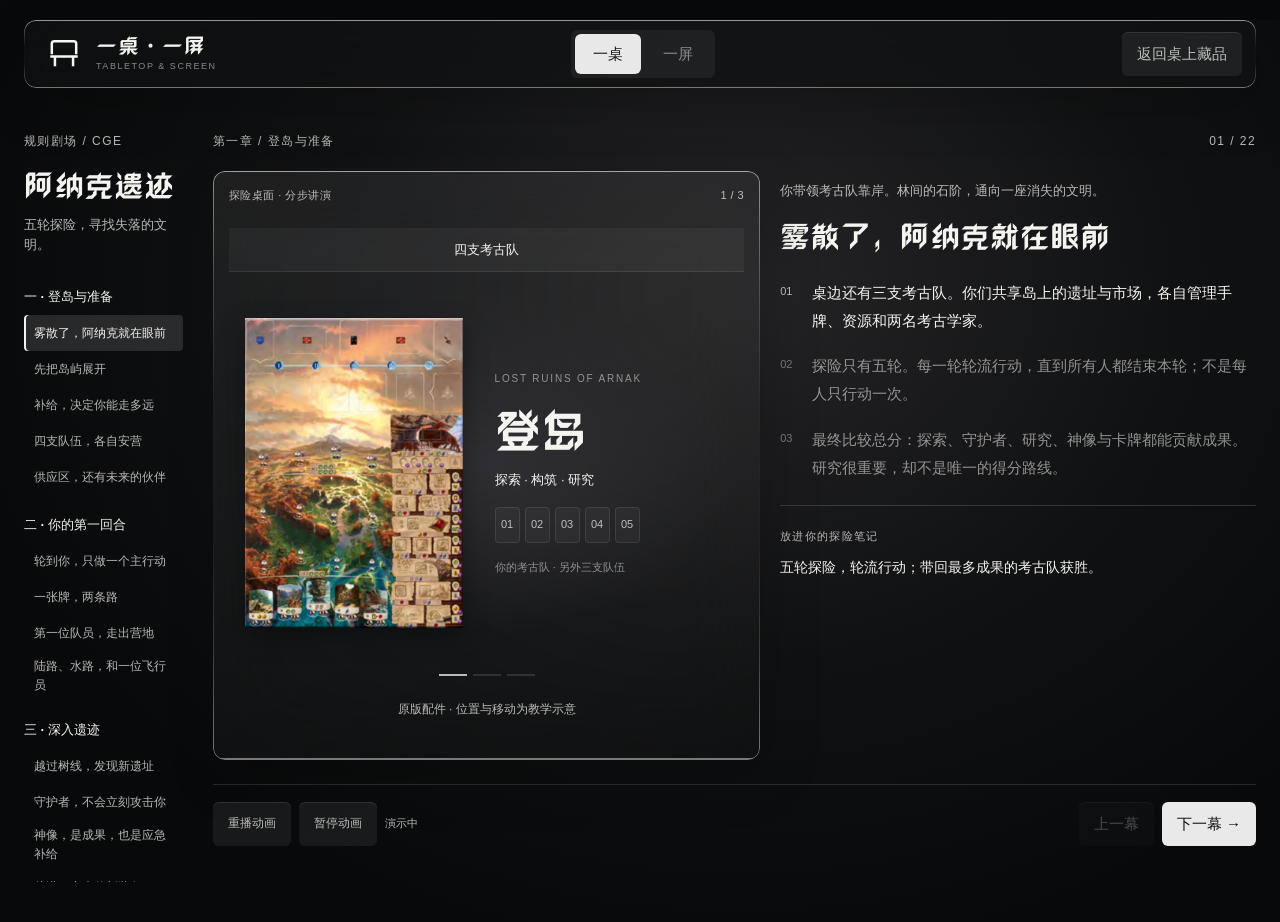
==== commit f13a7541: "feat: add mobile layouts while preserving desktop presentation" ====
--- a/arnak.html
+++ b/arnak.html
@@ -4,7 +4,7 @@
   <meta charset="utf-8">
   <link rel="preload" href="assets/FZZhuoYTJW_Te.TTF" as="font" type="font/ttf" crossorigin>
   <script src="js/font-ready.js"></script>
-  <meta name="viewport" content="width=device-width, initial-scale=1">
+  <meta name="viewport" content="width=device-width, initial-scale=1, viewport-fit=cover">
   <meta name="theme-color" content="#08090a">
   <title>阿纳克遗迹 · 规则剧场 · 一桌·一屏</title>
   <link rel="icon" type="image/svg+xml" href="assets/favicon.svg">
@@ -12,6 +12,10 @@
   <link rel="stylesheet" href="css/styles.css">
   <link rel="stylesheet" href="css/modern-art.css">
   <link rel="stylesheet" href="css/arnak.css">
+  <link rel="stylesheet" href="css/mobile.css" media="(max-width:1023px)">
+  <link rel="apple-touch-icon" href="assets/app-icon-192.png">
+  <meta name="apple-mobile-web-app-capable" content="yes">
+  <meta name="apple-mobile-web-app-status-bar-style" content="black-translucent">
   <script type="module" src="js/pwa.js"></script>
 </head>
 <body class="theater-page arnak-page">
--- a/css/styles.css
+++ b/css/styles.css
@@ -548,11 +548,6 @@
   .stage-grid { grid-template-columns: minmax(300px, 36%) 1fr; }
 }
 
-@media (max-width: 1023px) {
-  body > :not(.wide-window-notice) { display: none !important; }
-  .wide-window-notice { position: fixed; inset: 0; display: grid; place-items: center; padding: 30px; color: var(--ink); background: var(--ground); text-align: center; }
-}
-
 @media (prefers-reduced-motion: reduce) {
   *, *::before, *::after { scroll-behavior: auto !important; animation: none !important; transition-duration: .01ms !important; }
   .ambient::before, .ambient::after { display: none; }
--- a/css/mobile.css
+++ b/css/mobile.css
@@ -0,0 +1,267 @@
+/* This entire layer is restricted to small screens. Desktop rules stay authoritative. */
+@media (max-width:1023px) {
+  html, body { min-width:0; width:100%; }
+  html { scroll-padding-top:16px; }
+  body { min-height:100svh; padding-inline:env(safe-area-inset-left) env(safe-area-inset-right); padding-bottom:calc(88px + env(safe-area-inset-bottom)); font-size:16px; }
+  .wide-window-notice { display:none; }
+  button, a, select, .file-action { touch-action:manipulation; }
+  input, select, textarea { font-size:16px; min-width:0; }
+  input[type="checkbox"] { width:20px; min-height:20px; flex:0 0 20px; }
+  .ambient::before, .ambient::after { animation:none; filter:blur(48px); }
+  .liquid-strong, .game-stage { backdrop-filter:blur(16px); -webkit-backdrop-filter:blur(16px); }
+  .app-nav { position:relative; top:auto; width:calc(100% - 24px); height:auto; margin:calc(12px + env(safe-area-inset-top)) 12px 0; padding:12px; display:flex; flex-wrap:wrap; gap:12px; overflow:visible; backdrop-filter:none; background:rgba(17,18,20,.94); }
+  .brand-lockup { min-width:0; gap:8px; flex:1 0 140px; }
+  .brand-mark { width:32px; height:32px; flex-basis:32px; }
+  .brand-lockup b { font-size:19px; }
+  .brand-lockup small { font-size:8px; letter-spacing:.1em; }
+  .nav-actions { gap:6px; max-width:100%; flex-wrap:wrap; }
+  .app-nav > .nav-actions { flex:0 1 auto; margin-left:auto; }
+  .app-nav .icon-text-button { width:44px; padding:0; }
+  .app-nav .icon-text-button span { display:none; }
+  .sessions-page .app-nav [data-action="backup"], .sessions-page #sessionMode { width:auto; min-height:44px; padding:0 10px; font-size:13px; white-space:nowrap; }
+  .mode-switch { padding:2px; }
+  .mode-switch button { min-height:44px; padding:0 10px; font-size:14px; }
+  .app-nav .section-nav { position:fixed; z-index:90; inset:auto 0 0; width:100%; min-height:64px; padding:8px max(12px,env(safe-area-inset-left)) calc(8px + env(safe-area-inset-bottom)); gap:4px; border-radius:0; background:rgba(15,16,18,.97); box-shadow:0 -1px rgba(255,255,255,.16); backdrop-filter:blur(16px); -webkit-backdrop-filter:blur(16px); }
+  .section-nav a { min-width:0; min-height:48px; padding:10px 4px; flex:1; display:grid; place-items:center; font-size:14px; }
+  .collection-shell, .sessions-shell, .personality-shell { width:calc(100% - 32px); margin:0 auto; padding:32px 0 24px; }
+  .collection-intro { align-items:center; flex-wrap:wrap; gap:20px; padding:0 0 20px; }
+  .collection-intro h1 { font-size:52px; }
+  .collection-intro p { font-size:13px; margin-top:8px; }
+  .collection-intro > .nav-actions { display:grid; grid-template-columns:1fr 1fr; width:100%; gap:8px; }
+  .collection-intro > .nav-actions > a { font-size:12px; padding:10px 8px; line-height:1.6; }
+  .collection-intro > .nav-actions > button { grid-column:1/-1; }
+  .screen-view-switch { width:100%; order:3; }
+  .screen-view-switch button { flex:1; min-height:44px; font-size:15px; }
+  .view-toolbar { position:relative; top:auto; display:grid; grid-template-columns:repeat(6,minmax(0,1fr)); gap:8px; padding:10px; }
+  .search-field { grid-column:1/-1; min-width:0; height:48px; }
+  .view-toolbar .compact-field { grid-column:span 3; min-width:0; padding:0 10px; }
+  .view-toolbar .compact-field select { min-width:0; width:100%; font-size:16px; }
+  .view-toolbar .compact-field span { font-size:12px; }
+  .view-toolbar .toolbar-button { grid-column:span 2; padding:0 5px; font-size:14px; }
+  .view-toolbar .square-button { width:100%; min-width:0; }
+  .view-toolbar .card-size-field { grid-column:span 2; }
+  .view-toolbar .card-size-field select { min-width:0; }
+  .active-filters { margin:12px 0 16px; min-height:0; }
+  .filter-chip { min-height:44px; font-size:13px; }
+  .filter-chip button { width:36px; height:36px; }
+  .collection { gap:32px; }
+  .group { scroll-margin-top:16px; }
+  .group-head { padding:0 0 12px; }
+  .group-title h2 { font-size:28px; }
+  .group-toggle { width:44px; height:44px; }
+  .game-grid { grid-template-columns:repeat(auto-fit,minmax(min(100%,calc(320px * var(--card-scale))),1fr)); gap:16px; justify-items:center; }
+  .game-grid > .game-card { width:320px; zoom:var(--mobile-card-scale,var(--card-scale)); }
+  .game-card:hover { transform:none; }
+  .game-card:active { opacity:.85; }
+  .game-stage { width:100%; padding:12px; grid-column:1/-1; scroll-margin-top:16px; animation:none; }
+  .stage-grid { grid-template-columns:minmax(0,1fr); gap:20px; }
+  .stage-cover { min-height:0; }
+  .stage-cover .cover-frame { height:auto; aspect-ratio:4 / 4.6; max-height:430px; }
+  .stage-cover .cover-frame__image { padding:16px; }
+  .screen-stage .stage-cover .cover-frame { aspect-ratio:460 / 215; }
+  .stage-content { padding:0 4px 8px; gap:0; }
+  .stage-head { flex-wrap:wrap; gap:12px; }
+  .stage-title { flex:1; min-width:0; }
+  .stage-title h2 { font-size:36px; line-height:1.2; overflow-wrap:anywhere; }
+  .stage-title p { font-size:13px; overflow-wrap:anywhere; }
+  .stage-actions { flex-shrink:0; }
+  .stage-actions .primary-button { font-size:13px; padding:0 10px; }
+  .stage-rating { gap:20px; flex-wrap:wrap; margin:24px 0; }
+  .stage-rating .rating-bar { width:56px; }
+  .stage-rating .rating-number { font-size:16px; }
+  .fact-grid { grid-template-columns:repeat(2,minmax(0,1fr)); }
+  .fact { min-height:78px; padding:12px; }
+  .fact strong { font-size:15px; }
+  .stage-section { margin-top:24px; }
+  .stage-section .secondary-button { width:100%; font-size:13px; padding:12px; text-align:center; }
+  .stage-section h3 { font-size:13px; }
+  .stage-notes { font-size:15px; line-height:1.8; overflow-wrap:anywhere; }
+  .game-tags:not(.game-tags--card) .game-tag { min-height:32px; font-size:12px; padding:6px 10px; }
+  .expansion-section { padding:12px; }
+  .expansion-grid { grid-template-columns:repeat(2,minmax(0,1fr)); }
+  .expansion-detail { grid-template-columns:1fr; gap:16px; padding:12px; }
+  .expansion-detail img { height:190px; }
+  .empty-collection { min-height:360px; padding:32px 20px; }
+  .empty-collection h2 { font-size:30px; }
+  .empty-collection p { font-size:14px; }
+  .drawer, .drawer--wide { inset:12px 12px calc(12px + env(safe-area-inset-bottom)); width:auto; padding:20px 16px; max-height:calc(100dvh - 24px); transform:none; transition:none; }
+  .drawer:not(.is-open) { visibility:hidden; }
+  .drawer-head { gap:12px; margin-bottom:20px; }
+  .drawer-head h2 { font-size:30px; }
+  .drawer-actions { bottom:-20px; margin:24px -16px -20px; padding:16px; }
+  .filter-row { grid-template-columns:minmax(0,1fr) minmax(0,1fr) 44px; padding:12px; gap:8px; }
+  .filter-row label { min-width:0; }
+  .category-item { padding:6px; gap:4px; flex-wrap:wrap; }
+  .category-item__name { min-width:0; overflow-wrap:anywhere; }
+  .category-item button { width:44px; height:44px; }
+  .category-tabs button, .option-chip { min-height:44px; }
+  .app-dialog { width:calc(100% - 32px); padding:20px; }
+  dialog:modal { max-height:calc(100dvh - 32px - env(safe-area-inset-top) - env(safe-area-inset-bottom)); }
+  .dialog-head h2 { font-size:28px; }
+  .editor-grid { grid-template-columns:minmax(0,1fr); gap:16px; margin-top:20px; }
+  .editor-field--wide, .editor-field--full { grid-column:1/-1; }
+  .editor-field > span { font-size:13px; }
+  .image-drop { min-height:220px; padding:16px; }
+  .image-drop img { max-height:240px; }
+  .stage-savebar { flex-direction:column; align-items:stretch; margin-top:24px; padding-top:16px; }
+  .save-actions { flex-wrap:wrap; gap:8px; }
+  .save-actions button { flex:1; padding:0 10px; font-size:14px; }
+  .toast-region { left:16px; right:16px; bottom:calc(88px + env(safe-area-inset-bottom)); }
+  .toast { min-width:0; max-width:100%; font-size:14px; }
+  .home-page { padding-bottom:0; }
+  .home-shell { min-height:100svh; padding:calc(20px + env(safe-area-inset-top)) 16px calc(20px + env(safe-area-inset-bottom)); gap:0; }
+  .home-brand { padding:0 0 20px; gap:12px; }
+  .home-brand .icon-text-button { font-size:13px; padding:0 12px; }
+  .home-brand .icon-text-button span { display:inline; }
+  .portal-grid { grid-template-columns:1fr; grid-template-rows:1fr 1fr; gap:16px; }
+  .portal { min-height:270px; padding:24px; }
+  .portal:hover { transform:none; }
+  .portal-copy strong { font-size:76px; }
+  .portal-copy span { margin-top:12px; font-size:14px; }
+  .portal-action { font-size:14px; }
+  .wishlist-panel { padding:20px 16px; width:100%; }
+  .wishlist-head { gap:20px; padding-bottom:20px; }
+  .wishlist-head h2 { font-size:28px; }
+  .wishlist-tools { width:100%; min-width:0; }
+  .wishlist-tools > label { flex:1; min-width:0; }
+  .wishlist-tools .compact-field { min-width:0; width:100%; }
+  .wishlist-tools select { min-width:0; }
+  .wishlist-row { grid-template-columns:minmax(0,1fr) auto; gap:12px; padding:16px 12px; }
+  .wishlist-row__name { white-space:normal; overflow-wrap:anywhere; }
+  .wishlist-row__name strong { font-size:15px; }
+  .wishlist-row__price { font-size:14px; }
+  .wishlist-row__actions { grid-column:1/-1; }
+  .wishlist-row--editing { grid-template-columns:repeat(2,minmax(0,1fr)); }
+  .wishlist-row--editing > label:first-child { grid-column:1/-1; }
+  .wishlist-row--editing input, .wishlist-row--editing select { font-size:16px; }
+  .wishlist-row--editing .wishlist-row__actions { justify-content:stretch; }
+  .wishlist-row--editing .wishlist-row__actions button { flex:1; }
+  .priority-play { padding:20px 16px; }
+  .priority-play__head { align-items:stretch; flex-direction:column; gap:16px; }
+  .priority-play__add { max-width:none; width:100%; }
+  .priority-play__add select { width:0; font-size:16px; }
+  .priority-play__list { grid-template-columns:1fr; }
+  .priority-play__row { grid-template-columns:20px 40px minmax(0,1fr); gap:8px; padding:12px; }
+  .priority-play__cover { width:40px; height:44px; }
+  .priority-play__actions { grid-column:3; justify-content:flex-end; gap:8px; }
+  .priority-play__actions .square-button { width:44px; height:44px; }
+  .sessions-intro { flex-direction:column; align-items:stretch; gap:20px; margin-bottom:24px; }
+  .sessions-intro h1 { font-size:32px; }
+  .sessions-workspace { grid-template-columns:minmax(0,1fr); gap:24px; }
+  .session-history { position:relative; top:auto; padding:16px; }
+  #sessionList { max-height:220px; }
+  .session-history-entry { padding:12px; }
+  .session-empty { padding:32px 20px; min-height:320px; }
+  .session-sheet { padding:20px 16px; }
+  .session-topline { flex-wrap:wrap; gap:12px; }
+  .session-tools { flex-wrap:wrap; }
+  .session-sheet h2 { font-size:30px; }
+  .session-meta-form { grid-template-columns:repeat(2,minmax(0,1fr)); gap:12px; }
+  .session-title-field input { font-size:18px; }
+  .session-summary { gap:12px; flex-wrap:wrap; }
+  .phase-heading { flex-wrap:wrap; gap:8px; }
+  .phase-name { max-width:none; }
+  .phase-tools { flex:1 0 100%; justify-content:flex-end; gap:6px; }
+  .session-icon { width:44px; height:44px; flex-shrink:0; }
+  .drag-handle { display:none; }
+  .phase-tools .ghost-button { padding:0 10px; font-size:13px; }
+  .session-game { grid-template-columns:48px minmax(0,1fr); gap:12px; padding:16px 12px; }
+  .session-cover { width:48px; height:64px; }
+  .session-game-heading { flex-wrap:wrap; gap:8px; }
+  .session-game-heading > div:first-child { width:100%; }
+  .session-item-move { width:100%; }
+  .session-item-move select { font-size:16px; min-height:44px; }
+  .session-game h4 { font-size:16px; }
+  .session-item-form { grid-template-columns:minmax(0,1fr); gap:12px; }
+  .session-game-metrics { flex-wrap:wrap; gap:8px 12px; }
+  .session-game-tags { gap:6px; }
+  .session-game-tags .session-muted { font-size:12px; }
+  .phase-empty { flex-wrap:wrap; padding:16px; }
+  .session-reflection { padding:20px 16px; }
+  .session-savebar { bottom:calc(76px + env(safe-area-inset-bottom)); padding:12px; flex-wrap:wrap; gap:8px; }
+  .session-savebar #draftStatus { width:100%; }
+  .session-savebar button { flex:1; padding:0 8px; font-size:13px; }
+  .session-picker { width:calc(100% - 24px); padding:20px 16px; }
+  .picker-filters { grid-template-columns:1fr 1fr; gap:12px; }
+  .picker-filters > label:first-child { grid-column:1/-1; }
+  .picker-results { grid-template-columns:1fr; }
+  .picker-card { gap:10px; padding:12px; grid-template-columns:40px minmax(0,1fr) auto; }
+  .picker-card .session-cover { width:40px; height:52px; }
+  .picker-footer { bottom:-20px; flex-wrap:wrap; gap:12px; }
+  .personality-landing, .personality-quiz { min-height:0; padding:32px 24px; border-radius:12px; }
+  .personality-landing h1 { font-size:48px; }
+  .personality-quiz h1 { font-size:28px; line-height:1.6; margin-bottom:24px; }
+  .personality-landing > p:not(.personality-kicker):not(.personality-note) { font-size:15px; }
+  .progress-track { margin:16px 0 28px; }
+  .answer-options { grid-template-columns:1fr; gap:10px; }
+  .answer-option { min-height:54px; padding:12px 16px; display:flex; align-items:center; gap:16px; font:16px/1.5 var(--body); text-align:left; }
+  .answer-option b { margin:0; font-size:20px; }
+  .answer-option:hover { transform:none; }
+  .answer-option.is-selected { background:rgba(255,255,255,.15); }
+  .quiz-actions { margin-top:20px; }
+  .quiz-actions > span { display:none; }
+  .personality-result { grid-template-columns:minmax(0,1fr); }
+  .result-hero, .result-panel { padding:28px 24px; border-radius:12px; }
+  .result-hero { min-height:0; grid-row:auto; }
+  .result-hero h1 { font-size:40px; line-height:1.3; overflow-wrap:anywhere; }
+  .result-tagline { font-size:18px; }
+  .result-actions { flex-wrap:wrap; }
+  .dimension-head { font-size:12px; gap:8px; }
+  .theater-shell, .arnak-page .theater-shell { padding:28px 16px 16px; grid-template-columns:minmax(0,1fr); gap:24px; }
+  .theater-index { position:relative; top:auto; max-height:none; padding:0; overflow:visible; }
+  .theater-index h1, .arnak-page .theater-index h1 { font-size:36px; margin:12px 0; }
+  .theater-subtitle { margin-bottom:20px; font-size:14px; }
+  .mobile-theater-directory { padding:16px; border-radius:8px; background:rgba(255,255,255,.05); }
+  .mobile-theater-directory > summary { min-height:44px; cursor:pointer; font-size:15px; font-weight:600; }
+  .mobile-theater-directory #chapterNav { margin-top:16px; }
+  .chapter-group button { min-height:44px; font-size:14px; padding:10px 12px; }
+  .theater-source { margin-top:20px; }
+  .theater-source small { font-size:11px; }
+  .theater-body, .arnak-page .theater-body { grid-template-columns:minmax(0,1fr); gap:24px; }
+  .lesson-copy h2 { font-size:32px; }
+  .narration-beat p { font-size:16px; line-height:1.85; }
+  .narration-beat { opacity:.8; }
+  .lesson-prelude { font-size:14px; }
+  .lesson-takeaway p { font-size:15px; }
+  .theater-controls { display:grid; grid-template-columns:1fr; gap:16px; margin-top:16px; }
+  .animation-controls { flex-wrap:wrap; }
+  .animation-controls button { font-size:13px; }
+  .scene-controls { justify-content:space-between; }
+  .scene-controls button { flex:1; }
+  .theater-details { padding:24px 16px; }
+  #detailList { grid-template-columns:1fr; }
+  #detailList summary { min-height:44px; }
+  .stage-visual { height:410px; padding:12px; }
+  .auction-center { inset:95px 70px 115px; }
+  .museum { width:72px; font-size:11px; }
+  .museum--0, .museum--2 { left:calc(50% - 36px); }
+  .museum img { width:48px; height:34px; }
+  .museum small { font-size:10px; }
+  .market-column { gap:6px; }
+  .market-column img { width:30px; height:44px; }
+  .market-column span { font-size:8px; }
+  .market-columns { gap:4px; }
+  .deal-schedule { gap:10px; }
+  .value-equation { font-size:22px; }
+  .arnak-page .stage-visual { height:480px; padding:8px 16px 20px; gap:20px; }
+  .exp-island, .exp-map-layout, .exp-research-layout { gap:12px; }
+  .exp-island-notes strong { font-size:38px; }
+  .exp-board { height:275px; }
+  .exp-research-board { height:280px; }
+  .exp-state { font-size:12px; }
+  .exp-chip { padding:8px 6px; font-size:11px; }
+  .exp-gallery { gap:12px; }
+  .exp-component img { height:80px; }
+  .exp-component span { font-size:11px; }
+  .exp-card-demo, .exp-purchase { gap:16px; }
+  .exp-card { max-height:200px; }
+  .exp-assistant-demo { gap:20px; }
+  .exp-assistant { width:90px; height:115px; }
+  .exp-assistant-demo strong { font-size:25px; }
+  .exp-table { gap:20px; }
+  .exp-score-sheet > div { padding:12px 8px; font-size:12px; }
+  .exp-score-sheet b { font-size:11px; }
+  .exp-market-rounds { gap:4px; }
+  .exp-market-rounds span, .exp-market-rounds small { font-size:10px; }
+  .mobile-install-help p { font-size:15px; line-height:1.8; }
+}
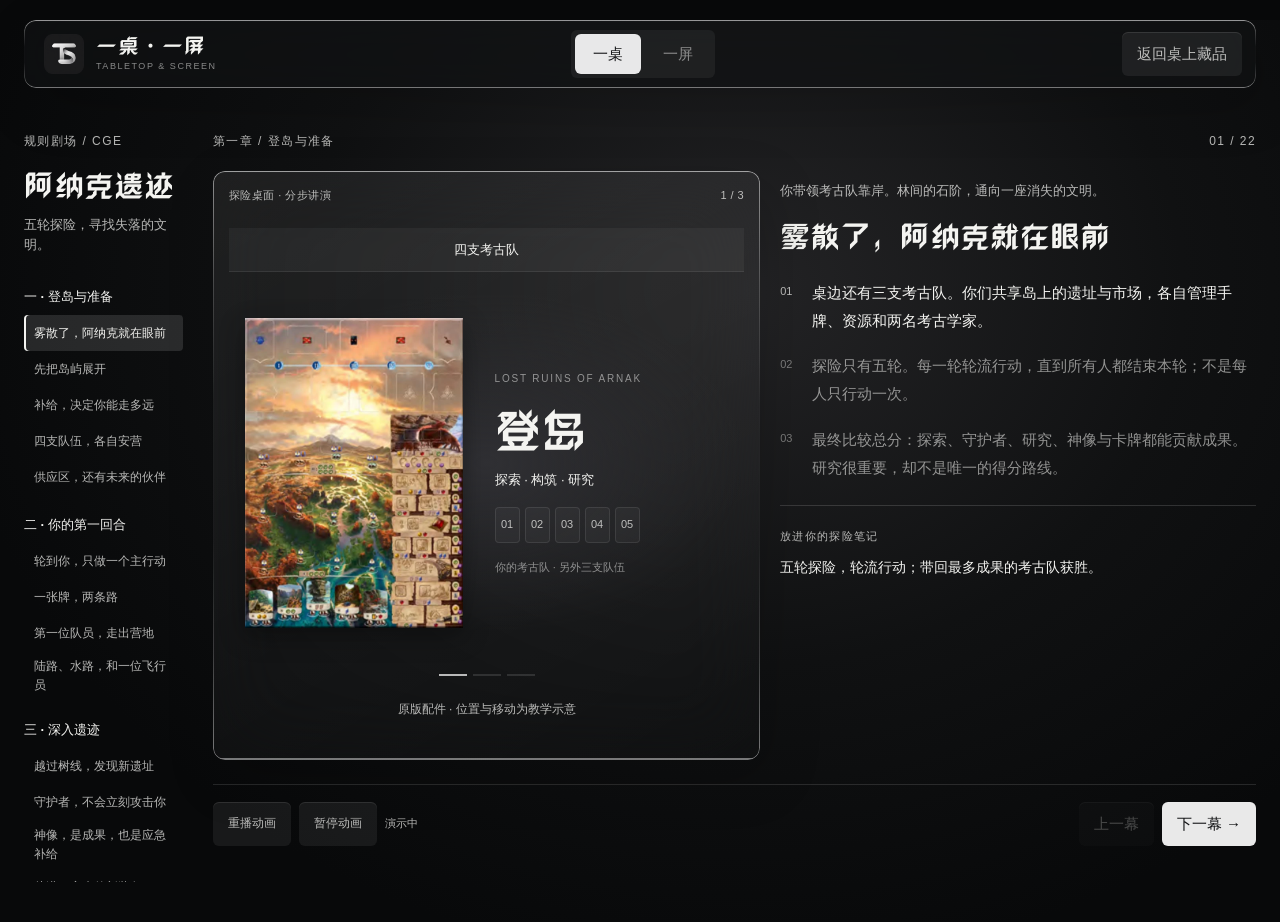
==== commit a5a9401c: "Replace application branding with supplied TS monogram" ====
--- a/arnak.html
+++ b/arnak.html
@@ -7,13 +7,13 @@
   <meta name="viewport" content="width=device-width, initial-scale=1, viewport-fit=cover">
   <meta name="theme-color" content="#08090a">
   <title>阿纳克遗迹 · 规则剧场 · 一桌·一屏</title>
-  <link rel="icon" type="image/svg+xml" href="assets/favicon.svg">
+  <link rel="icon" type="image/png" href="assets/favicon-ts.png">
   <link rel="manifest" href="manifest.webmanifest">
   <link rel="stylesheet" href="css/styles.css">
   <link rel="stylesheet" href="css/modern-art.css">
   <link rel="stylesheet" href="css/arnak.css">
   <link rel="stylesheet" href="css/mobile.css" media="(max-width:1023px)">
-  <link rel="apple-touch-icon" href="assets/app-icon-192.png">
+  <link rel="apple-touch-icon" href="assets/apple-touch-icon-ts.png">
   <meta name="apple-mobile-web-app-capable" content="yes">
   <meta name="apple-mobile-web-app-status-bar-style" content="black-translucent">
   <script type="module" src="js/pwa.js"></script>
@@ -21,7 +21,7 @@
 <body class="theater-page arnak-page">
   <a class="theater-skip" href="#lessonTitle">跳至讲解</a>
   <header class="app-nav liquid-strong">
-    <a class="brand-lockup" href="index.html"><img class="brand-mark" src="assets/brand-mark.svg" width="40" height="40" alt=""><span><b>一桌·一屏</b><small>Tabletop &amp; Screen</small></span></a>
+    <a class="brand-lockup" href="index.html"><img class="brand-mark" src="assets/brand-mark-ts.png" width="40" height="40" alt=""><span><b>一桌·一屏</b><small>Tabletop &amp; Screen</small></span></a>
     <nav class="section-nav" aria-label="收藏版块"><a class="is-active" href="tabletop.html">一桌</a><a href="screen.html">一屏</a></nav>
     <div class="nav-actions"><a class="secondary-button" href="tabletop.html">返回桌上藏品</a></div>
   </header>
--- a/css/mobile.css
+++ b/css/mobile.css
@@ -49,7 +49,7 @@
   .group-head { padding:0 0 12px; }
   .group-title h2 { font-size:28px; }
   .group-toggle { width:44px; height:44px; }
-  .game-grid { grid-template-columns:repeat(auto-fit,minmax(min(100%,calc(320px * var(--card-scale))),1fr)); gap:16px; justify-items:center; }
+  .game-grid { grid-template-columns:repeat(var(--mobile-card-columns,2),minmax(0,1fr)); gap:10px; justify-items:center; }
   .game-grid > .game-card { width:320px; zoom:var(--mobile-card-scale,var(--card-scale)); }
   .game-card:hover { transform:none; }
   .game-card:active { opacity:.85; }
